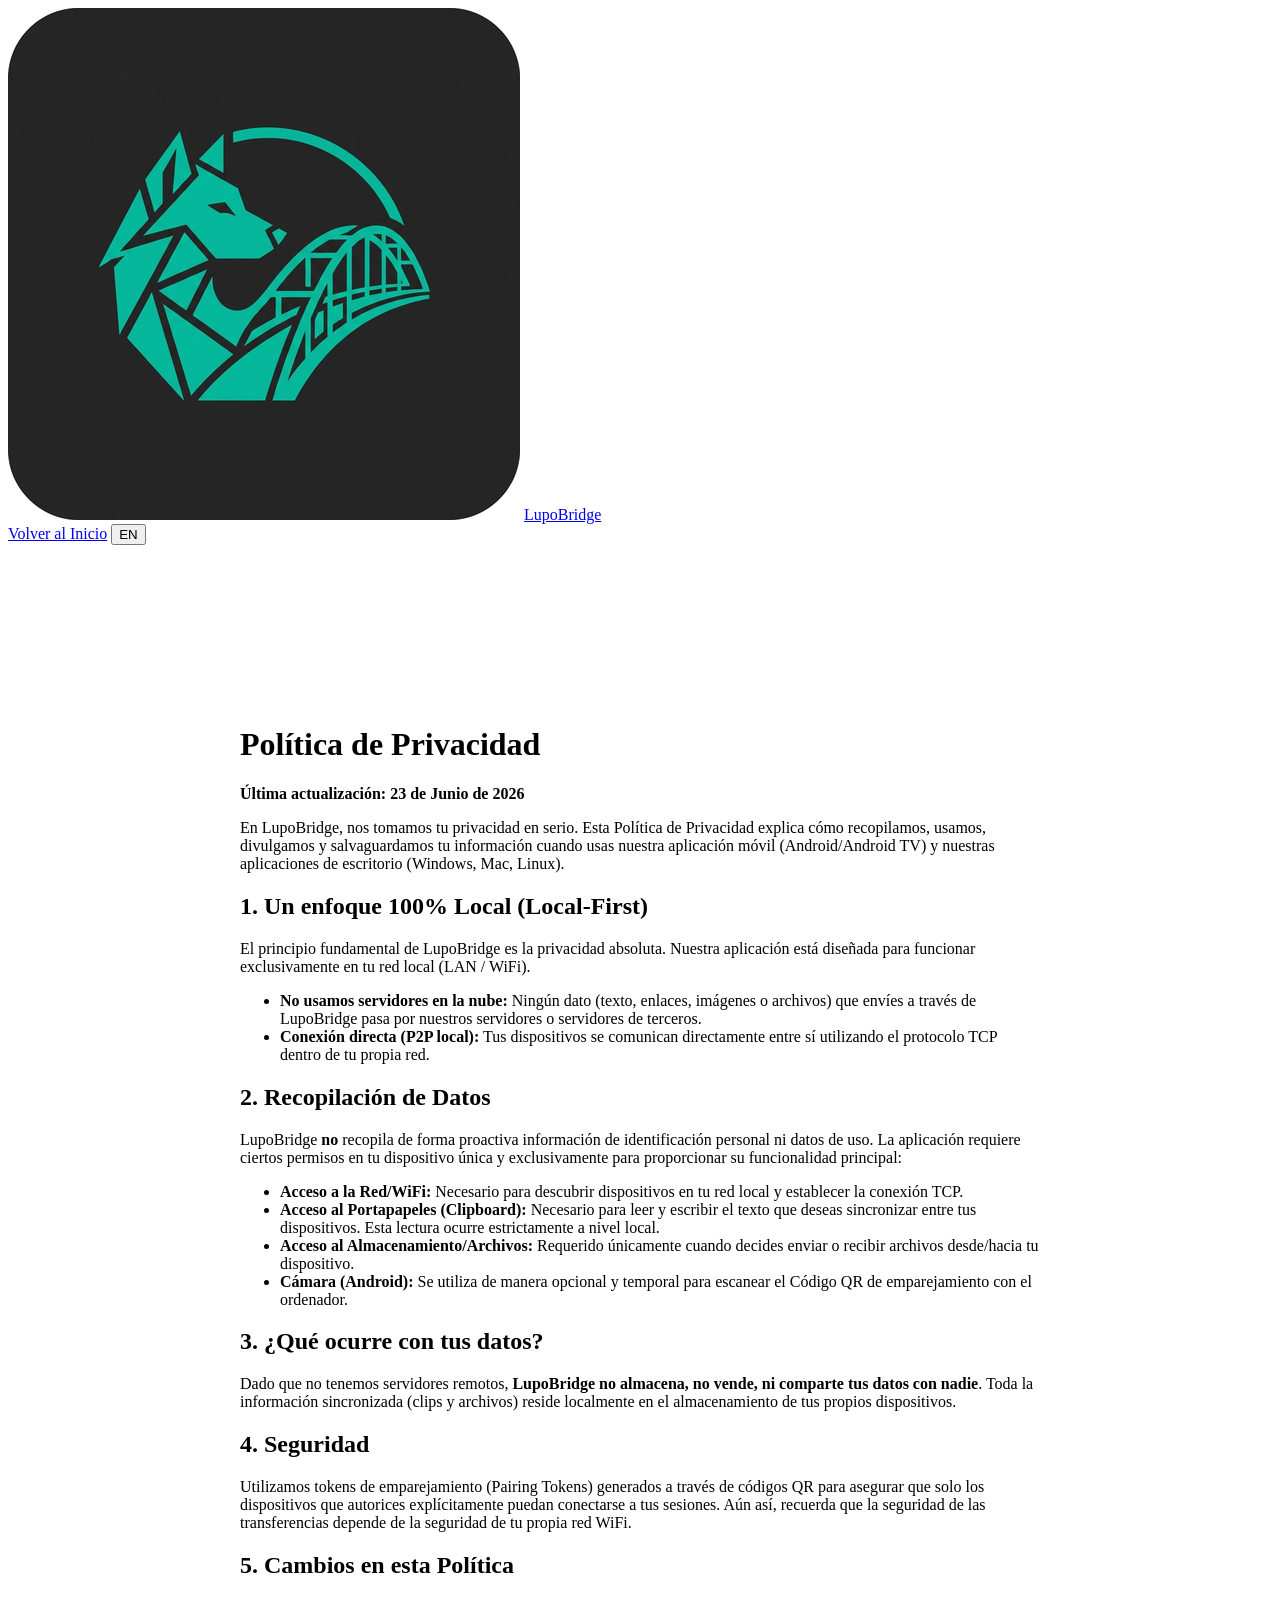
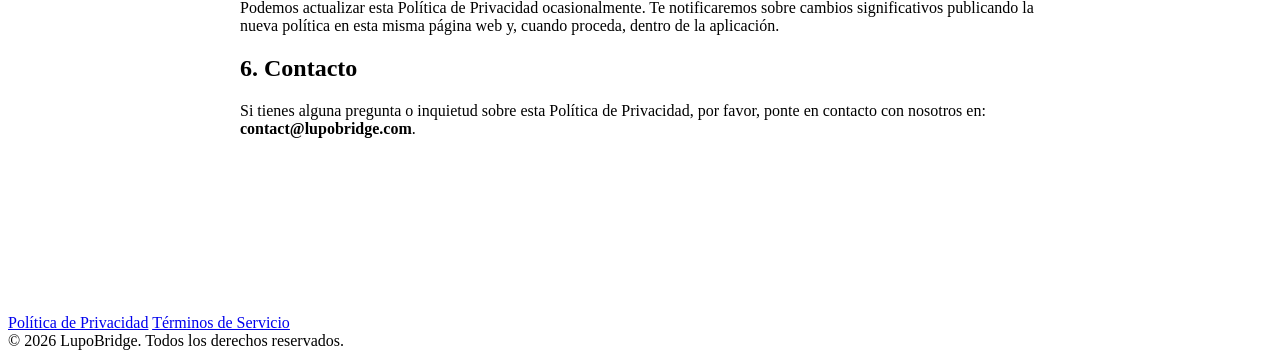
==== privacy.html @ 375acd4e "Add files via upload" ====
<!DOCTYPE html>
<html lang="es">
<head>
  <meta charset="UTF-8" />
  <meta name="viewport" content="width=device-width, initial-scale=1.0" />
  <title>Política de Privacidad - LupoBridge</title>
  <link href="https://fonts.googleapis.com/css2?family=Inter:wght@400;500;600;700&display=swap" rel="stylesheet">
  <script type="module" crossorigin src="/assets/main-DRXj1mTR.js"></script>
  <link rel="stylesheet" crossorigin href="/assets/main-PieC6xb2.css">
</head>
<body>
  <!-- Animated Grid Background -->
  <div class="mesh-bg"></div>

  <nav class="navbar glass">
    <div class="logo-container">
      <img src="/assets/logo-HPWFCnCi.png" alt="LupoBridge Logo" />
      <a href="/">LupoBridge</a>
    </div>
    <div class="nav-links">
      <a href="/" data-i18n="nav_features">Volver al Inicio</a>
      <button id="lang-toggle" class="lang-btn">EN</button>
    </div>
  </nav>

  <main class="legal-content glass" style="max-width: 800px; margin: 6rem auto; padding: 4rem; display: block;">
    <h1 data-i18n="privacy_title">Política de Privacidad</h1>
    <p><strong data-i18n="privacy_date">Última actualización: 23 de Junio de 2026</strong></p>

    <p data-i18n="privacy_intro">En LupoBridge, nos tomamos tu privacidad en serio. Esta Política de Privacidad explica cómo recopilamos, usamos, divulgamos y salvaguardamos tu información cuando usas nuestra aplicación móvil (Android/Android TV) y nuestras aplicaciones de escritorio (Windows, Mac, Linux).</p>

    <h2 data-i18n="privacy_h1">1. Un enfoque 100% Local (Local-First)</h2>
    <p data-i18n="privacy_p1">El principio fundamental de LupoBridge es la privacidad absoluta. Nuestra aplicación está diseñada para funcionar exclusivamente en tu red local (LAN / WiFi).</p>
    <ul>
      <li data-i18n="privacy_li1_1"><strong>No usamos servidores en la nube:</strong> Ningún dato (texto, enlaces, imágenes o archivos) que envíes a través de LupoBridge pasa por nuestros servidores o servidores de terceros.</li>
      <li data-i18n="privacy_li1_2"><strong>Conexión directa (P2P local):</strong> Tus dispositivos se comunican directamente entre sí utilizando el protocolo TCP dentro de tu propia red.</li>
    </ul>

    <h2 data-i18n="privacy_h2">2. Recopilación de Datos</h2>
    <p data-i18n="privacy_p2">LupoBridge <strong>no</strong> recopila de forma proactiva información de identificación personal ni datos de uso. La aplicación requiere ciertos permisos en tu dispositivo única y exclusivamente para proporcionar su funcionalidad principal:</p>
    <ul>
      <li data-i18n="privacy_li2_1"><strong>Acceso a la Red/WiFi:</strong> Necesario para descubrir dispositivos en tu red local y establecer la conexión TCP.</li>
      <li data-i18n="privacy_li2_2"><strong>Acceso al Portapapeles (Clipboard):</strong> Necesario para leer y escribir el texto que deseas sincronizar entre tus dispositivos. Esta lectura ocurre estrictamente a nivel local.</li>
      <li data-i18n="privacy_li2_3"><strong>Acceso al Almacenamiento/Archivos:</strong> Requerido únicamente cuando decides enviar o recibir archivos desde/hacia tu dispositivo.</li>
      <li data-i18n="privacy_li2_4"><strong>Cámara (Android):</strong> Se utiliza de manera opcional y temporal para escanear el Código QR de emparejamiento con el ordenador.</li>
    </ul>

    <h2 data-i18n="privacy_h3">3. ¿Qué ocurre con tus datos?</h2>
    <p data-i18n="privacy_p3">Dado que no tenemos servidores remotos, <strong>LupoBridge no almacena, no vende, ni comparte tus datos con nadie</strong>. Toda la información sincronizada (clips y archivos) reside localmente en el almacenamiento de tus propios dispositivos.</p>

    <h2 data-i18n="privacy_h4">4. Seguridad</h2>
    <p data-i18n="privacy_p4">Utilizamos tokens de emparejamiento (Pairing Tokens) generados a través de códigos QR para asegurar que solo los dispositivos que autorices explícitamente puedan conectarse a tus sesiones. Aún así, recuerda que la seguridad de las transferencias depende de la seguridad de tu propia red WiFi.</p>

    <h2 data-i18n="privacy_h5">5. Cambios en esta Política</h2>
    <p data-i18n="privacy_p5">Podemos actualizar esta Política de Privacidad ocasionalmente. Te notificaremos sobre cambios significativos publicando la nueva política en esta misma página web y, cuando proceda, dentro de la aplicación.</p>

    <h2 data-i18n="privacy_h6">6. Contacto</h2>
    <p data-i18n="privacy_p6">Si tienes alguna pregunta o inquietud sobre esta Política de Privacidad, por favor, ponte en contacto con nosotros en: <strong>contact@lupobridge.com</strong>.</p>
  </main>

  <footer>
    <div class="footer-links">
      <a href="/privacy.html" data-i18n="footer_privacy">Política de Privacidad</a>
      <a href="/terms.html" data-i18n="footer_terms">Términos de Servicio</a>
    </div>
    <div class="copyright" data-i18n="footer_rights">© 2026 LupoBridge. Todos los derechos reservados.</div>
  </footer>

</body>
</html>
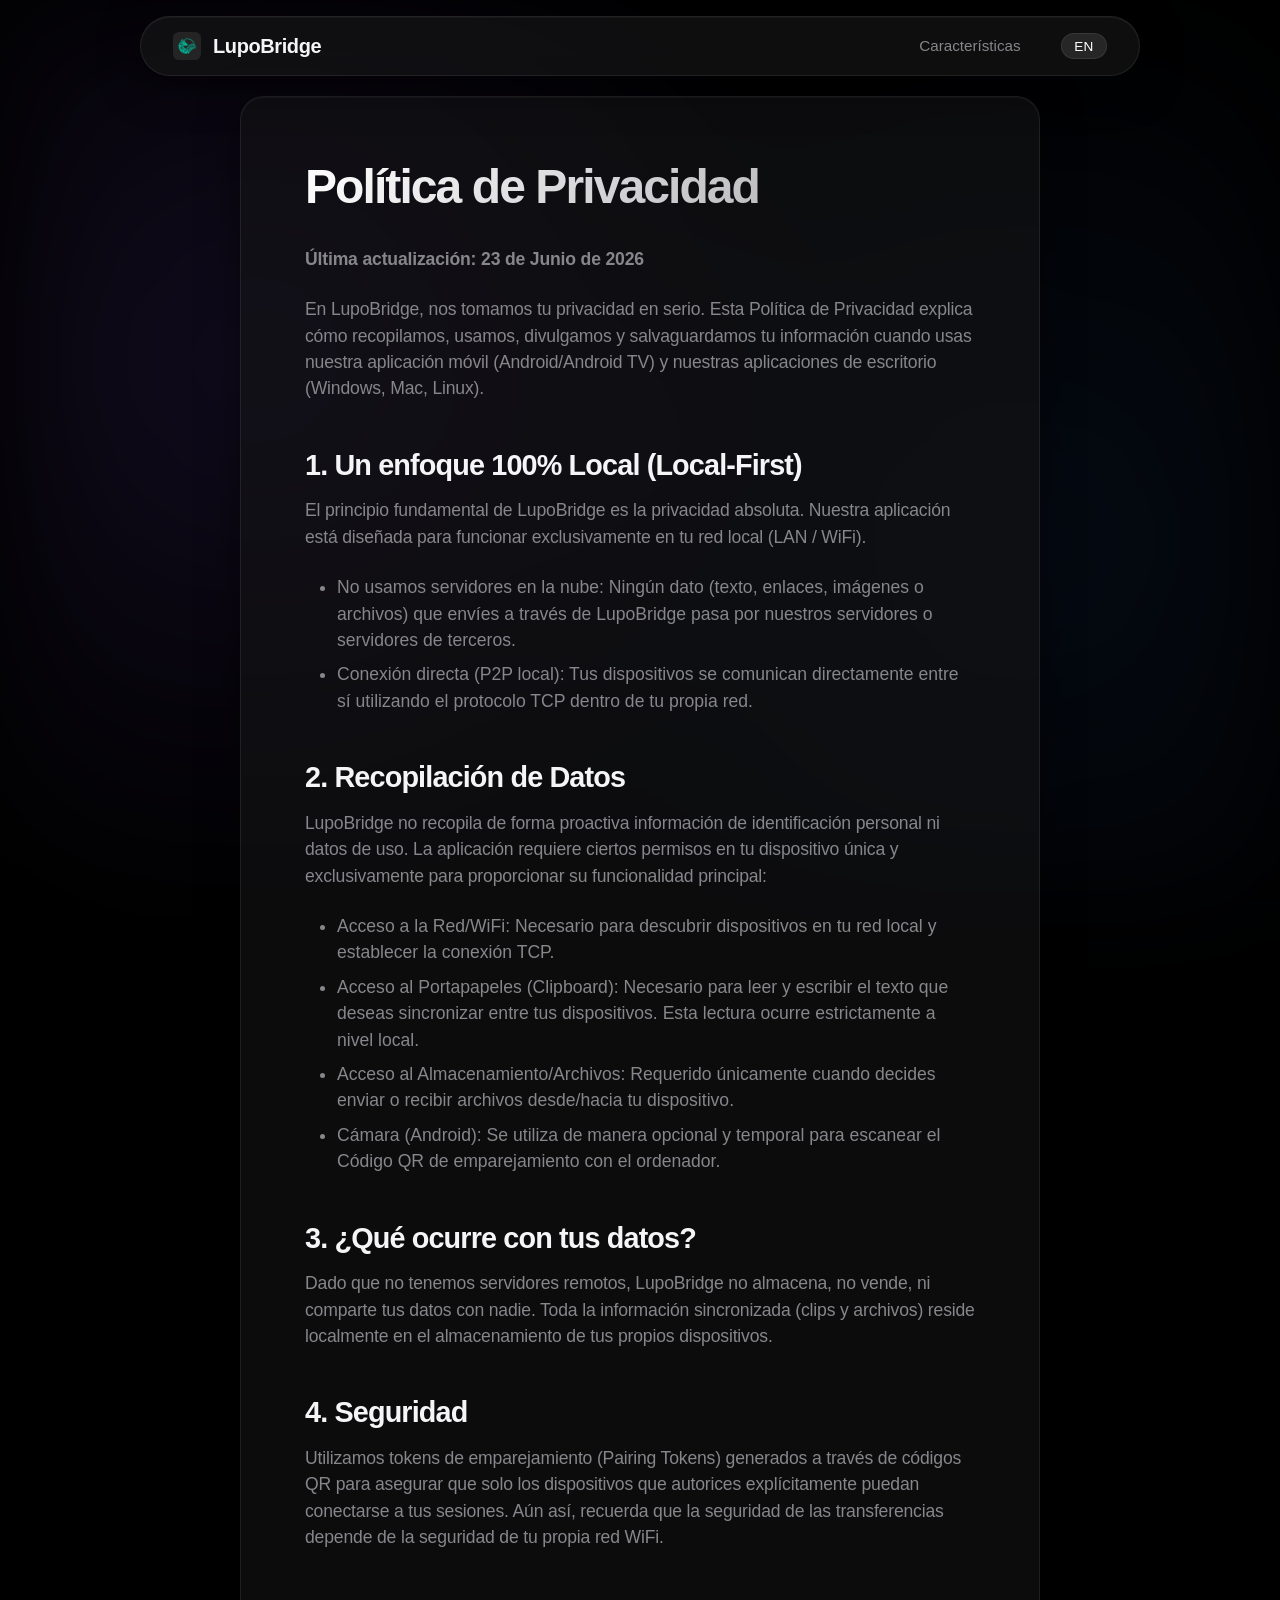
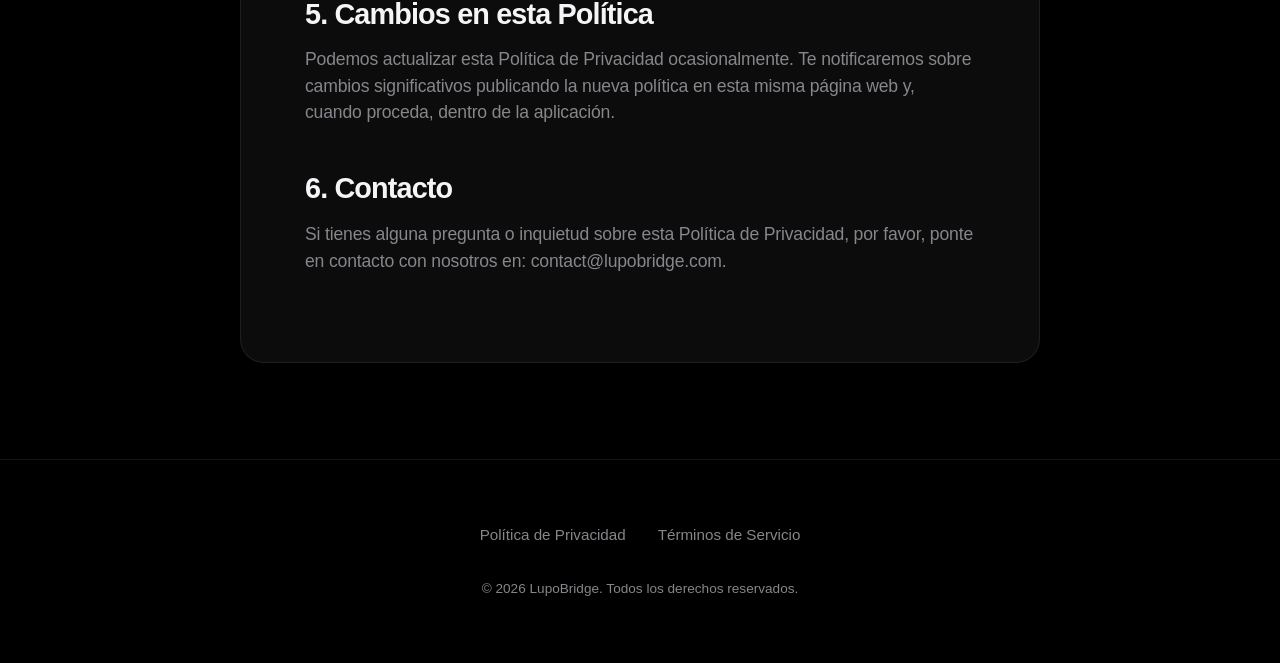
==== commit 86ff5923: "Add files via upload" ====
--- a/privacy.html
+++ b/privacy.html
@@ -7,7 +7,7 @@
   <link href="https://fonts.googleapis.com/css2?family=Inter:wght@400;500;600;700&display=swap" rel="stylesheet">
   <script type="module" crossorigin src="/assets/main-DRXj1mTR.js"></script>
   <link rel="stylesheet" crossorigin href="/assets/main-PieC6xb2.css">
-</head>
+<link rel="manifest" href="/manifest.webmanifest"><script id="vite-plugin-pwa:register-sw" src="/registerSW.js"></script></head>
 <body>
   <!-- Animated Grid Background -->
   <div class="mesh-bg"></div>
--- a/assets/main-PieC6xb2.css
+++ b/assets/main-PieC6xb2.css
@@ -0,0 +1 @@
+:root{--bg-color:#000;--text-color:#f5f5f7;--text-muted:#86868b;--primary-color:#a78bfa;--primary-hover:#c4b5fd;--secondary-color:#60a5fa;--card-bg:#14141699;--card-border:#ffffff14;--glass-shadow:0 10px 40px #00000080;--font-family:-apple-system, BlinkMacSystemFont, "SF Pro Display", "Inter", "Segoe UI", Roboto, Helvetica, Arial, sans-serif;--transition:all .4s cubic-bezier(.16, 1, .3, 1);--nav-height:60px}*{box-sizing:border-box;margin:0;padding:0}body{font-family:var(--font-family);background-color:var(--bg-color);color:var(--text-color);-webkit-font-smoothing:antialiased;-moz-osx-font-smoothing:grayscale;line-height:1.5;position:relative;overflow-x:hidden}.mesh-bg{z-index:-1;pointer-events:none;filter:blur(60px);background:radial-gradient(circle at 20% 40%,#8b5cf61f,#0000 50%),radial-gradient(circle at 80% 60%,#3b82f614,#0000 50%);width:100vw;height:100vh;animation:15s ease-in-out infinite alternate pulseMesh;position:fixed;top:0;left:0}@keyframes pulseMesh{0%{opacity:.8;transform:scale(1)}to{opacity:1;transform:scale(1.1)}}a{color:inherit;text-decoration:none}img{-webkit-user-select:none;user-select:none;-webkit-user-drag:none}.glass{background:var(--card-bg);-webkit-backdrop-filter:blur(30px);border:1px solid var(--card-border);box-shadow:inset 0 1px 1px #ffffff0d, var(--glass-shadow);border-radius:24px}h1,h2,h3{letter-spacing:-.02em;font-weight:600;line-height:1.1}h1{letter-spacing:-.04em;background:linear-gradient(135deg,#fff 0%,#a1a1a6 100%);-webkit-text-fill-color:transparent;-webkit-background-clip:text;margin-bottom:1.5rem;font-size:5rem}h2{text-align:center;letter-spacing:-.03em;margin-bottom:1.5rem;font-size:3.5rem}h3{margin-bottom:.5rem;font-size:1.5rem}p{color:var(--text-muted);letter-spacing:-.01em;margin-bottom:1.5rem;font-size:1.25rem;font-weight:400}section{max-width:1200px;margin:0 auto;padding:8rem 5%}.navbar{width:90%;max-width:1000px;height:var(--nav-height);z-index:1000;background:#141416b3;border-radius:100px;justify-content:space-between;align-items:center;padding:0 2rem;display:flex;position:fixed;top:1rem;left:50%;transform:translate(-50%)}.logo-container{letter-spacing:-.02em;align-items:center;gap:.75rem;font-size:1.25rem;font-weight:600;display:flex}.logo-container img{border-radius:6px;height:28px}.nav-links{align-items:center;gap:2.5rem;display:flex}.nav-links a{color:var(--text-muted);transition:var(--transition);font-size:.95rem;font-weight:500}.nav-links a:hover{color:var(--text-color)}.lang-btn{border:1px solid var(--card-border);color:#fff;cursor:pointer;transition:var(--transition);background:#ffffff1a;border-radius:100px;padding:.3rem .8rem;font-size:.85rem;font-weight:500}.lang-btn:hover{background:#fff3}.hero{text-align:center;min-height:100vh;padding-top:calc(var(--nav-height) + 6rem);flex-direction:column;justify-content:center;align-items:center;max-width:900px;display:flex}.hero-image-wrapper{width:100%;max-width:800px;margin-bottom:4rem}.hero-image{border-radius:20px;width:100%;height:auto;box-shadow:0 20px 60px #0009}.cta-group{gap:1.5rem;margin-top:3rem;display:flex}.btn{cursor:pointer;transition:var(--transition);letter-spacing:-.01em;border:none;border-radius:100px;justify-content:center;align-items:center;gap:.5rem;padding:1rem 2.5rem;font-size:1.1rem;font-weight:500;display:inline-flex}.btn-primary{color:#000;background:#fff}.btn-primary:hover{transform:scale(1.02);box-shadow:0 0 20px #ffffff4d}.btn-outline{color:var(--text-color);border:1px solid var(--card-border);background:0 0}.btn-outline:hover{background:#ffffff1a}#manifesto{text-align:center;max-width:800px}#manifesto h2{background:linear-gradient(135deg,#a78bfa 0%,#60a5fa 100%);-webkit-text-fill-color:transparent;-webkit-background-clip:text}.bento-grid{grid-template-columns:repeat(auto-fit,minmax(280px,1fr));gap:1.5rem;margin-top:4rem;display:grid}.bento-card{transition:var(--transition);flex-direction:column;padding:2.5rem;display:flex}.bento-card:hover{border-color:#fff3;transform:translateY(-5px)scale(1.01)}.bento-icon{color:#fff;background:#ffffff0d;border-radius:12px;justify-content:center;align-items:center;width:48px;height:48px;margin-bottom:1.5rem;display:flex}.bento-icon svg{width:24px;height:24px}.showcase-row{align-items:center;gap:6rem;margin-top:8rem;margin-bottom:8rem;display:flex}.showcase-row.reverse{flex-direction:row-reverse}.showcase-text{flex:1}.showcase-text h2{text-align:left}.showcase-composition{flex:1;justify-content:center;align-items:center;min-height:400px;display:flex;position:relative}.img-back{border:1px solid var(--card-border);border-radius:20px;width:100%;max-width:500px;box-shadow:0 20px 40px #00000080}.img-front{border:1px solid #ffffff26;border-radius:24px;width:40%;max-width:200px;position:absolute;bottom:-10%;right:-5%;box-shadow:0 30px 60px #0009}.showcase-row.reverse .img-front{left:-5%;right:auto}.floating-slow{animation:8s ease-in-out infinite float}.floating-fast{animation:5s ease-in-out infinite float}.pricing-cards{flex-wrap:wrap;justify-content:center;gap:2rem;margin-top:4rem;display:flex}.pricing-card{flex-direction:column;flex:1;min-width:300px;max-width:400px;padding:3rem;display:flex}.pricing-card.premium{border:1px solid #a78bfa66;position:relative;overflow:hidden;box-shadow:0 0 40px #8b5cf626}.pricing-card.premium:before{content:"";background:linear-gradient(90deg,#a78bfa,#60a5fa);height:4px;position:absolute;top:0;left:0;right:0}.pricing-card h3{margin-bottom:.5rem;font-size:2rem}.pricing-price{color:#fff;margin-bottom:2rem;font-size:3rem;font-weight:700}.pricing-features{flex-grow:1;margin-bottom:3rem;list-style:none}.pricing-features li{color:var(--text-muted);align-items:center;gap:1rem;margin-bottom:1rem;display:flex}.pricing-features li svg{color:var(--primary-color);flex-shrink:0}.downloads-grid{grid-template-columns:repeat(auto-fit,minmax(240px,1fr));gap:1.5rem;margin-top:4rem;display:grid}.download-card{text-align:center;flex-direction:column;align-items:center;gap:1.5rem;padding:3rem 2rem;display:flex}.os-icon{filter:brightness(0)invert();opacity:.8;width:64px;height:64px}.faq-container{flex-direction:column;gap:1rem;margin-top:4rem;display:flex}.faq-item{transition:var(--transition);overflow:hidden}.faq-question{text-align:left;width:100%;color:var(--text-color);cursor:pointer;background:0 0;border:none;justify-content:space-between;align-items:center;padding:1.5rem 2rem;font-size:1.1rem;font-weight:500;display:flex}.faq-icon{color:var(--text-muted);font-size:1.5rem;transition:transform .3s}.faq-answer{max-height:0;padding:0 2rem;transition:max-height .3s,padding .3s;overflow:hidden}.faq-item.active .faq-answer{max-height:200px;padding:0 2rem 1.5rem}.faq-item.active .faq-icon{transform:rotate(45deg)}.contact-form{flex-direction:column;gap:1.5rem;max-width:600px;margin:4rem auto 0;padding:3rem;display:flex}.form-group{flex-direction:column;gap:.5rem;display:flex}.form-group label{color:var(--text-muted);font-size:.9rem;font-weight:500}.form-control{border:1px solid var(--card-border);color:var(--text-color);font-family:var(--font-family);transition:var(--transition);background:#ffffff0d;border-radius:12px;padding:1rem;font-size:1rem}.form-control:focus{border-color:var(--primary-color);background:#ffffff1a;outline:none}footer{text-align:center;border-top:1px solid var(--card-border);margin-top:4rem;padding:4rem 5%}.footer-links{justify-content:center;gap:2rem;margin-bottom:2rem;display:flex}.footer-links a{color:var(--text-muted);transition:var(--transition);font-size:.95rem}.footer-links a:hover{color:var(--text-color)}.copyright{color:var(--text-muted);font-size:.85rem}.legal-content{padding-top:calc(var(--nav-height) + 4rem)}.legal-content h1{text-align:left;margin-bottom:2rem;font-size:3rem}.legal-content h2{text-align:left;margin-top:3rem;margin-bottom:1rem;font-size:1.8rem}.legal-content p,.legal-content ul{margin-bottom:1.5rem;font-size:1.1rem}.legal-content ul{color:var(--text-muted);padding-left:2rem}.legal-content li{margin-bottom:.5rem}@media (width<=1024px){h1{font-size:3.5rem}h2{font-size:2.5rem}.showcase-row,.showcase-row.reverse{flex-direction:column;gap:3rem}}@media (width<=768px){h1{font-size:2.5rem}h2{font-size:2rem}p{font-size:1.1rem}section{padding:5rem 5%}.navbar{width:95%;padding:0 1rem}.nav-links{display:none}}
